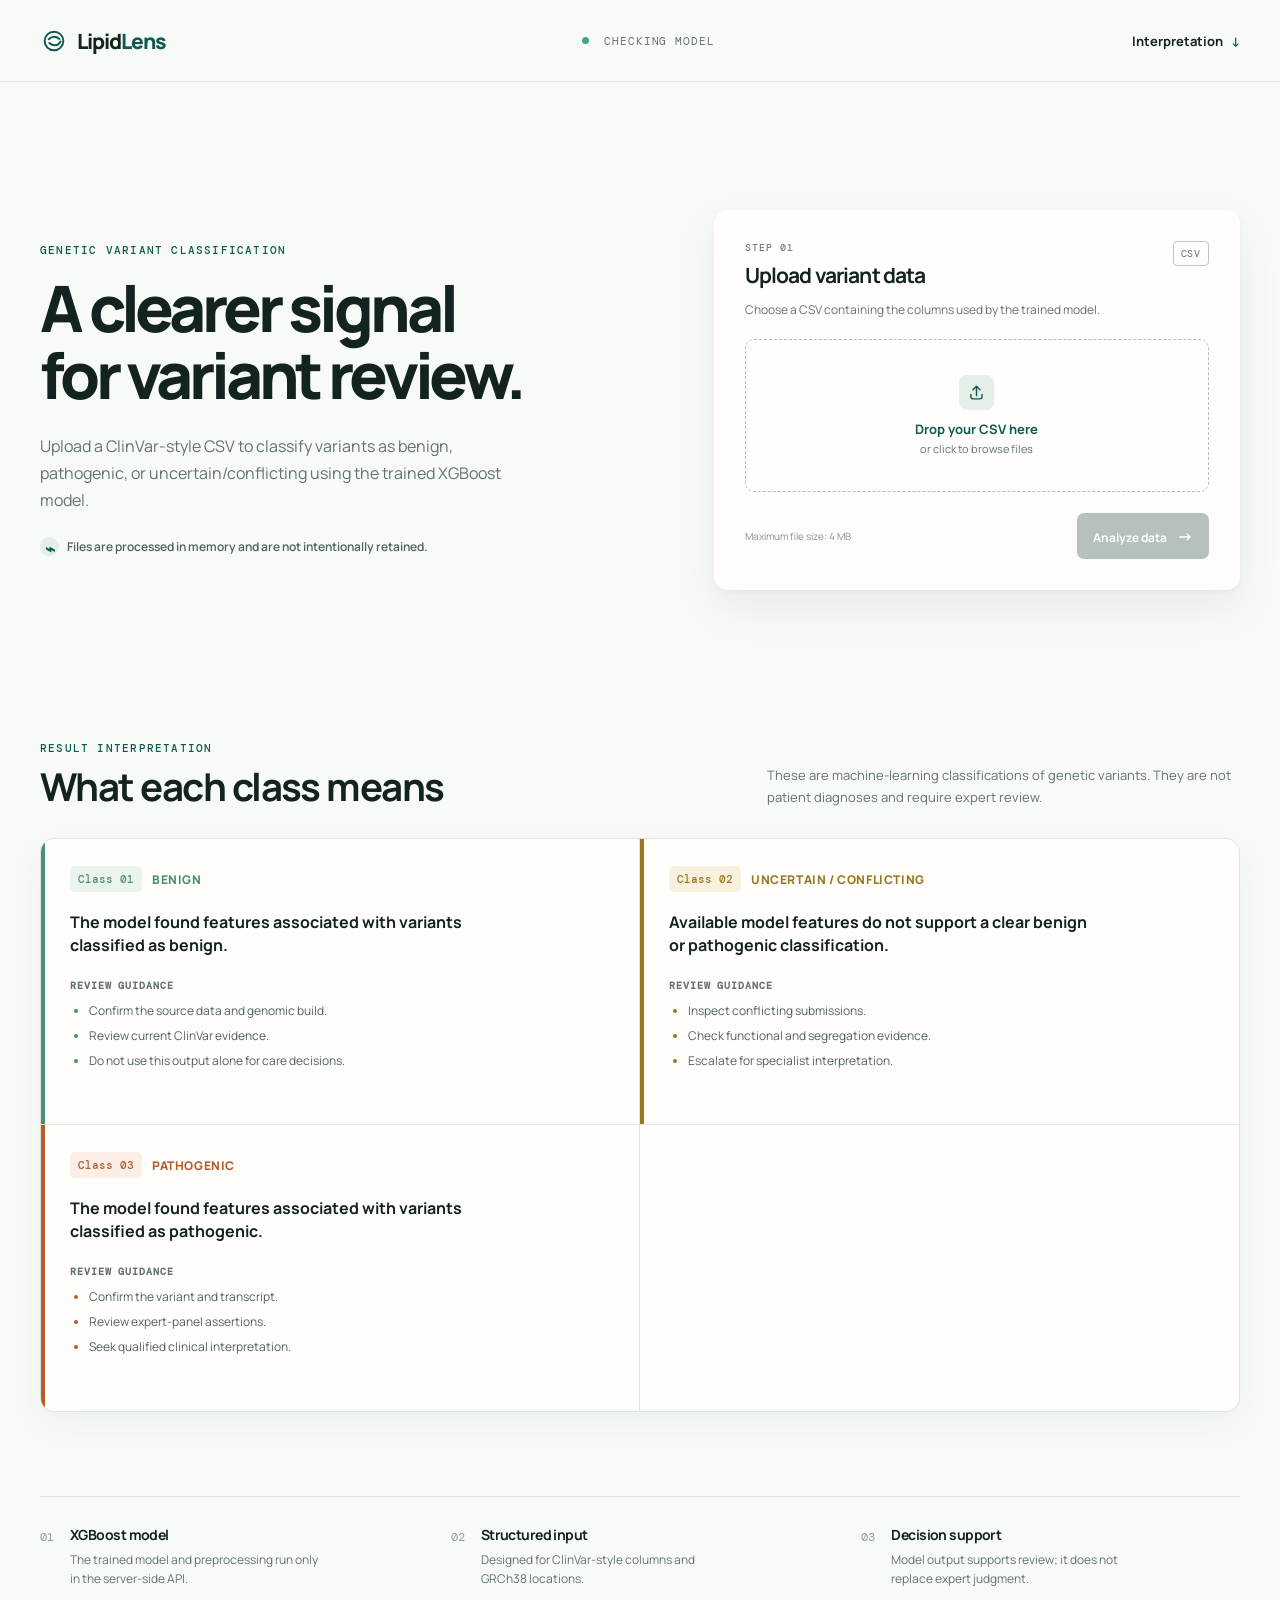
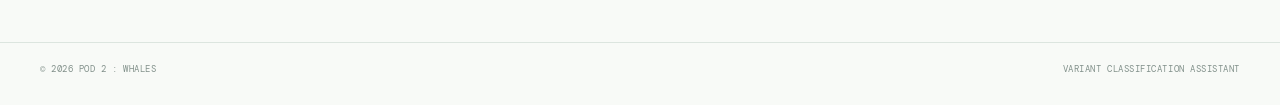
==== public/index.html @ 9ecaa9ec "Prepare LipidLens for Vercel deployment" ====
<!doctype html>
<html lang="en">
<head>
  <meta charset="UTF-8" />
  <meta name="viewport" content="width=device-width, initial-scale=1.0" />
  <meta name="description" content="Classify ClinVar-style genetic variants with an XGBoost model." />
  <title>LipidLens | Variant Classification</title>
  <link rel="preconnect" href="https://fonts.googleapis.com" />
  <link rel="preconnect" href="https://fonts.gstatic.com" crossorigin />
  <link href="https://fonts.googleapis.com/css2?family=DM+Mono:wght@400;500&family=Manrope:wght@400;500;600;700;800&display=swap" rel="stylesheet" />
  <link rel="stylesheet" href="/styles.css" />
</head>
<body>
  <header class="site-header">
    <a class="brand" href="#top" aria-label="LipidLens home">
      <svg aria-hidden="true" viewBox="0 0 36 36" fill="none"><path d="M6 18c0-6.6 5.4-12 12-12s12 5.4 12 12-5.4 12-12 12S6 24.6 6 18Z" stroke="currentColor" stroke-width="2.5"/><path d="M12 20.5c2.2 2 4.5 3 7 3 3.2 0 5.7-1.6 7.5-4.8M11 15.6c2.4-2 4.8-3.1 7.2-3.1 2.3 0 4.5.9 6.8 2.8" stroke="currentColor" stroke-width="2.5" stroke-linecap="round"/></svg>
      <span>Lipid<span>Lens</span></span>
    </a>
    <span class="header-note" id="service-status"><i></i> Checking model</span>
    <a class="help-link" href="#interpretation">Interpretation <span aria-hidden="true">↓</span></a>
  </header>

  <main id="top">
    <section class="hero" aria-labelledby="hero-title">
      <div class="hero-copy">
        <p class="eyebrow">Genetic variant classification</p>
        <h1 id="hero-title">A clearer signal<br />for variant review.</h1>
        <p class="intro">Upload a ClinVar-style CSV to classify variants as benign, pathogenic, or uncertain/conflicting using the trained XGBoost model.</p>
        <div class="privacy-line"><span class="lock" aria-hidden="true">⌁</span> Files are processed in memory and are not intentionally retained.</div>
      </div>

      <section class="screening-card" aria-labelledby="upload-title">
        <div class="card-heading">
          <div><p class="step-label">Step 01</p><h2 id="upload-title">Upload variant data</h2></div>
          <span class="file-badge">CSV</span>
        </div>
        <p class="card-description">Choose a CSV containing the columns used by the trained model.</p>
        <label class="drop-zone" id="drop-zone" for="file-input">
          <input id="file-input" type="file" accept=".csv,text/csv" />
          <span class="upload-icon" aria-hidden="true"><svg viewBox="0 0 24 24" fill="none"><path d="M12 16V4m0 0L7.5 8.5M12 4l4.5 4.5M5 14.5v3.25A2.25 2.25 0 0 0 7.25 20h9.5A2.25 2.25 0 0 0 19 17.75V14.5" stroke="currentColor" stroke-width="1.75" stroke-linecap="round" stroke-linejoin="round"/></svg></span>
          <span class="drop-copy"><strong>Drop your CSV here</strong><span>or click to browse files</span></span>
        </label>
        <div class="file-selected" id="file-selected" hidden>
          <span class="document-icon" aria-hidden="true">▤</span>
          <span class="file-name" id="file-name"></span>
          <button type="button" id="remove-file" aria-label="Remove selected file">×</button>
        </div>
        <div class="card-footer">
          <span>Maximum file size: 4 MB</span>
          <button class="analyze-button" id="analyze-button" type="button" disabled>Analyze data <span>→</span></button>
        </div>
      </section>
    </section>

    <section class="result-panel" id="result-panel" aria-live="polite" hidden>
      <div class="result-label">Model result</div>
      <div><strong id="result-title">Analysis ready</strong><p id="result-description"></p></div>
      <button type="button" id="new-screening">Upload another file</button>
    </section>

    <section class="next-steps" id="interpretation" aria-labelledby="interpretation-title">
      <div class="section-heading">
        <div><p class="eyebrow">Result interpretation</p><h2 id="interpretation-title">What each class means</h2></div>
        <p>These are machine-learning classifications of genetic variants. They are not patient diagnoses and require expert review.</p>
      </div>
      <div class="risk-grid classification-grid">
        <article class="risk-card low-risk">
          <div class="risk-card-heading"><span class="risk-range">Class 01</span><span class="risk-level">Benign</span></div>
          <p class="risk-interpretation">The model found features associated with variants classified as benign.</p>
          <h3>Review guidance</h3>
          <ul><li>Confirm the source data and genomic build.</li><li>Review current ClinVar evidence.</li><li>Do not use this output alone for care decisions.</li></ul>
        </article>
        <article class="risk-card moderate-risk">
          <div class="risk-card-heading"><span class="risk-range">Class 02</span><span class="risk-level">Uncertain / conflicting</span></div>
          <p class="risk-interpretation">Available model features do not support a clear benign or pathogenic classification.</p>
          <h3>Review guidance</h3>
          <ul><li>Inspect conflicting submissions.</li><li>Check functional and segregation evidence.</li><li>Escalate for specialist interpretation.</li></ul>
        </article>
        <article class="risk-card high-risk">
          <div class="risk-card-heading"><span class="risk-range">Class 03</span><span class="risk-level">Pathogenic</span></div>
          <p class="risk-interpretation">The model found features associated with variants classified as pathogenic.</p>
          <h3>Review guidance</h3>
          <ul><li>Confirm the variant and transcript.</li><li>Review expert-panel assertions.</li><li>Seek qualified clinical interpretation.</li></ul>
        </article>
      </div>
    </section>

    <section class="confidence-strip" aria-label="About the classifier">
      <article><span class="number">01</span><div><h2>XGBoost model</h2><p>The trained model and preprocessing run only in the server-side API.</p></div></article>
      <article><span class="number">02</span><div><h2>Structured input</h2><p>Designed for ClinVar-style columns and GRCh38 locations.</p></div></article>
      <article><span class="number">03</span><div><h2>Decision support</h2><p>Model output supports review; it does not replace expert judgment.</p></div></article>
    </section>
  </main>

  <footer><span>© 2026 POD 2 : Whales</span><span>Variant classification assistant</span></footer>
  <script src="/script.js"></script>
</body>
</html>
---- styles.css ----
:root { --ink:#13231f; --muted:#63736d; --line:#dce5df; --canvas:#f8faf7; --sage:#e5eee7; --teal:#0e5a50; --card:#fffefa; }
* { box-sizing:border-box; }
html { scroll-behavior:smooth; }
body { margin:0; background:var(--canvas); color:var(--ink); font-family:Manrope,Arial,sans-serif; }
.site-header { height:82px; display:flex; align-items:center; justify-content:space-between; max-width:1280px; padding:0 40px; margin:auto; border-bottom:1px solid var(--line); }
.brand { display:flex; align-items:center; gap:9px; color:var(--ink); text-decoration:none; font-size:21px; font-weight:800; letter-spacing:-1px; }
.brand svg { width:28px; color:var(--teal); }.brand span span { color:var(--teal); }
.header-note { font-family:"DM Mono",monospace; font-size:11px; text-transform:uppercase; letter-spacing:.08em; color:var(--muted); }
.header-note i { display:inline-block; height:7px; width:7px; border-radius:50%; background:#40a77d; margin:0 7px 1px 0; }
.help-link { color:var(--ink); text-decoration:none; font-size:13px; font-weight:700; }.help-link span { color:var(--teal); padding-left:5px; }
main { max-width:1280px; margin:auto; padding:80px 40px 54px; }
.hero { display:grid; grid-template-columns:minmax(0,.95fr) minmax(440px,.86fr); align-items:center; gap:92px; min-height:475px; }
.eyebrow,.step-label,.result-label { font-family:"DM Mono",monospace; text-transform:uppercase; letter-spacing:.11em; font-size:11px; color:var(--teal); font-weight:500; }
.eyebrow { margin:0 0 18px; }
h1 { font-size:clamp(43px,5vw,67px); letter-spacing:-.065em; line-height:1.035; margin:0; font-weight:800; }
.intro { color:var(--muted); font-size:16px; line-height:1.7; max-width:490px; margin:25px 0 22px; }
.privacy-line { display:flex; align-items:center; gap:8px; color:#4c625a; font-size:12px; font-weight:600; }.lock { display:grid; place-items:center; width:19px; height:19px; color:var(--teal); background:var(--sage); border-radius:50%; font-size:17px; }
.screening-card { background:var(--card); box-shadow:0 18px 45px rgba(23,59,46,.08),0 2px 4px rgba(23,59,46,.04); border-radius:14px; padding:31px; }
.card-heading { display:flex; justify-content:space-between; align-items:flex-start; }.step-label { margin:0 0 7px; color:#71817b; font-size:10px; }
h2 { margin:0; letter-spacing:-.04em; font-size:21px; }.file-badge { border:1px solid #b8c9bf; color:#557167; font-family:"DM Mono",monospace; font-size:10px; letter-spacing:.08em; border-radius:4px; padding:5px 7px; }
.card-description { margin:12px 0 21px; font-size:12px; color:var(--muted); }
.drop-zone { border:1.5px dashed #aebfb5; border-radius:9px; min-height:153px; display:flex; flex-direction:column; justify-content:center; align-items:center; cursor:pointer; color:var(--teal); transition:.18s ease; }
.drop-zone:hover,.drop-zone.dragging { background:#f3f9f4; border-color:var(--teal); }.drop-zone input { position:absolute; inline-size:1px; block-size:1px; opacity:0; }
.upload-icon { height:35px; width:35px; display:grid; place-items:center; background:var(--sage); border-radius:8px; margin-bottom:10px; }.upload-icon svg { width:19px; }
.drop-copy { display:flex; flex-direction:column; align-items:center; gap:3px; }.drop-copy strong { font-size:13px; }.drop-copy span { font-size:11px; color:var(--muted); }
.file-selected { border:1px solid #b7d8c6; background:#f4fbf6; border-radius:8px; min-height:53px; align-items:center; gap:10px; padding:0 13px; margin-top:12px; color:var(--teal); }.document-icon { font-size:19px; }.file-name { font-size:12px; font-weight:700; color:#36564b; overflow:hidden; white-space:nowrap; text-overflow:ellipsis; }.file-selected button { margin-left:auto; border:0; background:transparent; color:#557167; font-size:21px; cursor:pointer; }
.card-footer { margin-top:21px; display:flex; align-items:center; justify-content:space-between; font-size:10px; color:#84918c; }
.analyze-button { border:0; border-radius:7px; background:var(--teal); color:white; padding:12px 16px; font-family:inherit; font-size:12px; font-weight:700; cursor:pointer; transition:.18s ease; }.analyze-button:disabled { background:#b4c2ba; cursor:not-allowed; }.analyze-button:not(:disabled):hover { background:#073f38; transform:translateY(-1px); }.analyze-button span { font-size:16px; margin-left:8px; }
.result-panel { background:#e6f3eb; border:1px solid #bfddcc; border-radius:12px; max-width:710px; margin:46px auto 0; padding:20px 23px; align-items:center; gap:23px; }.result-panel[hidden] { display:none; }.result-panel:not([hidden]) { display:flex; }.result-label { color:#237253; font-size:10px; }.result-panel strong { font-size:15px; }.result-panel p { color:#527066; font-size:12px; margin:4px 0 0; }.result-panel button { margin-left:auto; white-space:nowrap; color:var(--teal); background:transparent; border:0; font-family:inherit; font-size:12px; font-weight:800; cursor:pointer; }
.next-steps { margin-top:104px; scroll-margin-top:28px; }
.section-heading { display:grid; grid-template-columns:minmax(0,1fr) minmax(320px,.72fr); align-items:end; gap:70px; margin-bottom:30px; }
.section-heading .eyebrow { margin-bottom:10px; }
.section-heading h2 { font-size:clamp(28px,3vw,40px); line-height:1.12; max-width:600px; }
.section-heading > p { color:var(--muted); font-size:13px; line-height:1.65; margin:0; max-width:480px; }
.risk-grid { display:grid; grid-template-columns:repeat(2,minmax(0,1fr)); border:1px solid var(--line); border-radius:14px; overflow:hidden; background:var(--card); box-shadow:0 12px 35px rgba(23,59,46,.05); }
.risk-card { --risk:#4b8f72; --risk-soft:#eaf4ed; padding:27px 29px 29px; min-height:286px; border-bottom:1px solid var(--line); position:relative; }
.risk-card:nth-child(odd) { border-right:1px solid var(--line); }
.risk-card:nth-child(n+3) { border-bottom:0; }
.risk-card::before { content:""; position:absolute; left:0; top:0; bottom:0; width:4px; background:var(--risk); }
.moderate-risk { --risk:#9b7620; --risk-soft:#f8f1dd; }
.high-risk { --risk:#b45c2c; --risk-soft:#faeee6; }
.very-high-risk { --risk:#a44343; --risk-soft:#faeaea; }
.risk-card-heading { display:flex; align-items:center; gap:10px; }
.risk-range { color:var(--risk); background:var(--risk-soft); border-radius:5px; padding:6px 8px; font-family:"DM Mono",monospace; font-size:11px; font-weight:500; }
.risk-level { color:var(--risk); font-size:12px; font-weight:800; text-transform:uppercase; letter-spacing:.05em; }
.risk-interpretation { color:var(--ink); font-size:16px; line-height:1.45; font-weight:700; margin:19px 0 22px; max-width:430px; }
.risk-card h3 { color:var(--muted); font-family:"DM Mono",monospace; font-size:10px; text-transform:uppercase; letter-spacing:.09em; margin:0 0 10px; }
.risk-card ul { margin:0; padding-left:19px; color:#4f625b; font-size:12px; line-height:1.58; }
.risk-card li + li { margin-top:6px; }
.risk-card li::marker { color:var(--risk); }
.confidence-strip { display:grid; grid-template-columns:repeat(3,1fr); margin-top:84px; padding-top:28px; border-top:1px solid var(--line); gap:32px; }.confidence-strip article { display:flex; gap:16px; }.number { color:#8ba096; font-family:"DM Mono",monospace; font-size:12px; padding-top:4px; }.confidence-strip h2 { font-size:14px; }.confidence-strip p { font-size:12px; line-height:1.55; color:var(--muted); max-width:255px; margin:7px 0 0; }
footer { max-width:1280px; margin:auto; padding:20px 40px 30px; border-top:1px solid var(--line); display:flex; justify-content:space-between; color:#82918b; font-family:"DM Mono",monospace; text-transform:uppercase; letter-spacing:.06em; font-size:9px; }
@media (max-width:800px) { .site-header { padding:0 22px; height:68px; }.header-note { display:none; }main { padding:55px 22px 40px; }.hero { grid-template-columns:1fr; gap:45px; }.screening-card { padding:24px; }.next-steps { margin-top:72px; }.section-heading { grid-template-columns:1fr; gap:14px; }.section-heading > p { max-width:600px; }.risk-grid { grid-template-columns:1fr; }.risk-card { min-height:0; border-right:0 !important; border-bottom:1px solid var(--line) !important; }.risk-card:last-child { border-bottom:0 !important; }.confidence-strip { grid-template-columns:1fr; margin-top:65px; gap:23px; }footer { padding:20px 22px 27px; }.result-panel:not([hidden]) { align-items:flex-start; flex-wrap:wrap; }.result-panel button { margin-left:0; } }
@media (max-width:420px) { h1 { font-size:42px; }.card-footer { align-items:flex-start; gap:17px; flex-direction:column; }.analyze-button { width:100%; }.help-link { font-size:11px; } }
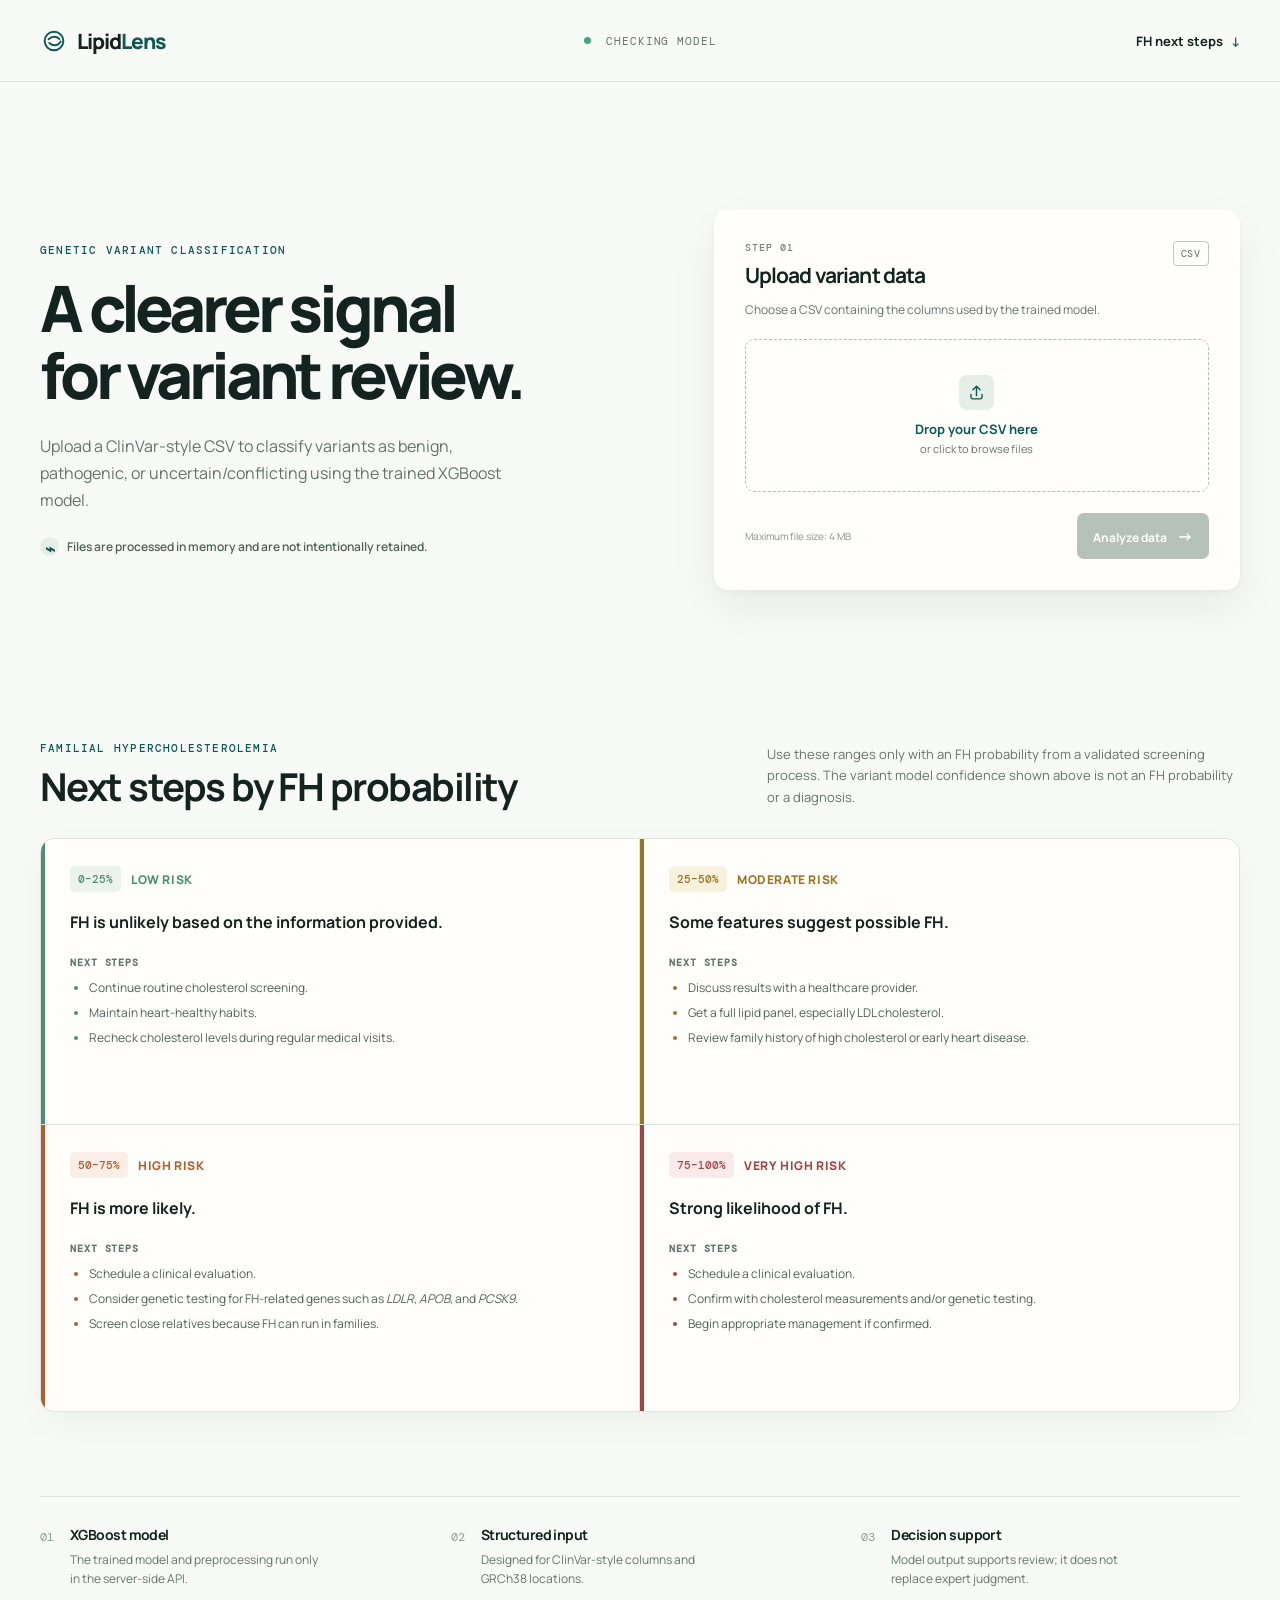
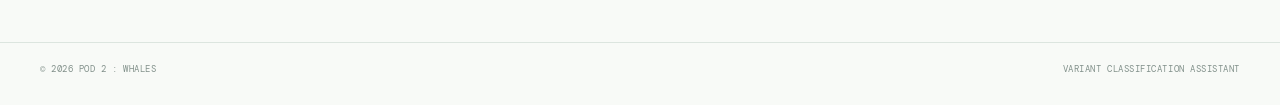
==== commit 1ba654b3: "Added next steps" ====
--- a/public/index.html
+++ b/public/index.html
@@ -17,7 +17,7 @@
       <span>Lipid<span>Lens</span></span>
     </a>
     <span class="header-note" id="service-status"><i></i> Checking model</span>
-    <a class="help-link" href="#interpretation">Interpretation <span aria-hidden="true">↓</span></a>
+    <a class="help-link" href="#interpretation">FH next steps <span aria-hidden="true">↓</span></a>
   </header>
 
   <main id="top">
@@ -60,27 +60,33 @@
 
     <section class="next-steps" id="interpretation" aria-labelledby="interpretation-title">
       <div class="section-heading">
-        <div><p class="eyebrow">Result interpretation</p><h2 id="interpretation-title">What each class means</h2></div>
-        <p>These are machine-learning classifications of genetic variants. They are not patient diagnoses and require expert review.</p>
+        <div><p class="eyebrow">Familial hypercholesterolemia</p><h2 id="interpretation-title">Next steps by FH probability</h2></div>
+        <p>Use these ranges only with an FH probability from a validated screening process. The variant model confidence shown above is not an FH probability or a diagnosis.</p>
       </div>
-      <div class="risk-grid classification-grid">
+      <div class="risk-grid">
         <article class="risk-card low-risk">
-          <div class="risk-card-heading"><span class="risk-range">Class 01</span><span class="risk-level">Benign</span></div>
-          <p class="risk-interpretation">The model found features associated with variants classified as benign.</p>
-          <h3>Review guidance</h3>
-          <ul><li>Confirm the source data and genomic build.</li><li>Review current ClinVar evidence.</li><li>Do not use this output alone for care decisions.</li></ul>
+          <div class="risk-card-heading"><span class="risk-range">0–25%</span><span class="risk-level">Low risk</span></div>
+          <p class="risk-interpretation">FH is unlikely based on the information provided.</p>
+          <h3>Next steps</h3>
+          <ul><li>Continue routine cholesterol screening.</li><li>Maintain heart-healthy habits.</li><li>Recheck cholesterol levels during regular medical visits.</li></ul>
         </article>
         <article class="risk-card moderate-risk">
-          <div class="risk-card-heading"><span class="risk-range">Class 02</span><span class="risk-level">Uncertain / conflicting</span></div>
-          <p class="risk-interpretation">Available model features do not support a clear benign or pathogenic classification.</p>
-          <h3>Review guidance</h3>
-          <ul><li>Inspect conflicting submissions.</li><li>Check functional and segregation evidence.</li><li>Escalate for specialist interpretation.</li></ul>
+          <div class="risk-card-heading"><span class="risk-range">25–50%</span><span class="risk-level">Moderate risk</span></div>
+          <p class="risk-interpretation">Some features suggest possible FH.</p>
+          <h3>Next steps</h3>
+          <ul><li>Discuss results with a healthcare provider.</li><li>Get a full lipid panel, especially LDL cholesterol.</li><li>Review family history of high cholesterol or early heart disease.</li></ul>
         </article>
         <article class="risk-card high-risk">
-          <div class="risk-card-heading"><span class="risk-range">Class 03</span><span class="risk-level">Pathogenic</span></div>
-          <p class="risk-interpretation">The model found features associated with variants classified as pathogenic.</p>
-          <h3>Review guidance</h3>
-          <ul><li>Confirm the variant and transcript.</li><li>Review expert-panel assertions.</li><li>Seek qualified clinical interpretation.</li></ul>
+          <div class="risk-card-heading"><span class="risk-range">50–75%</span><span class="risk-level">High risk</span></div>
+          <p class="risk-interpretation">FH is more likely.</p>
+          <h3>Next steps</h3>
+          <ul><li>Schedule a clinical evaluation.</li><li>Consider genetic testing for FH-related genes such as <em>LDLR</em>, <em>APOB</em>, and <em>PCSK9</em>.</li><li>Screen close relatives because FH can run in families.</li></ul>
+        </article>
+        <article class="risk-card very-high-risk">
+          <div class="risk-card-heading"><span class="risk-range">75–100%</span><span class="risk-level">Very high risk</span></div>
+          <p class="risk-interpretation">Strong likelihood of FH.</p>
+          <h3>Next steps</h3>
+          <ul><li>Schedule a clinical evaluation.</li><li>Confirm with cholesterol measurements and/or genetic testing.</li><li>Begin appropriate management if confirmed.</li></ul>
         </article>
       </div>
     </section>
